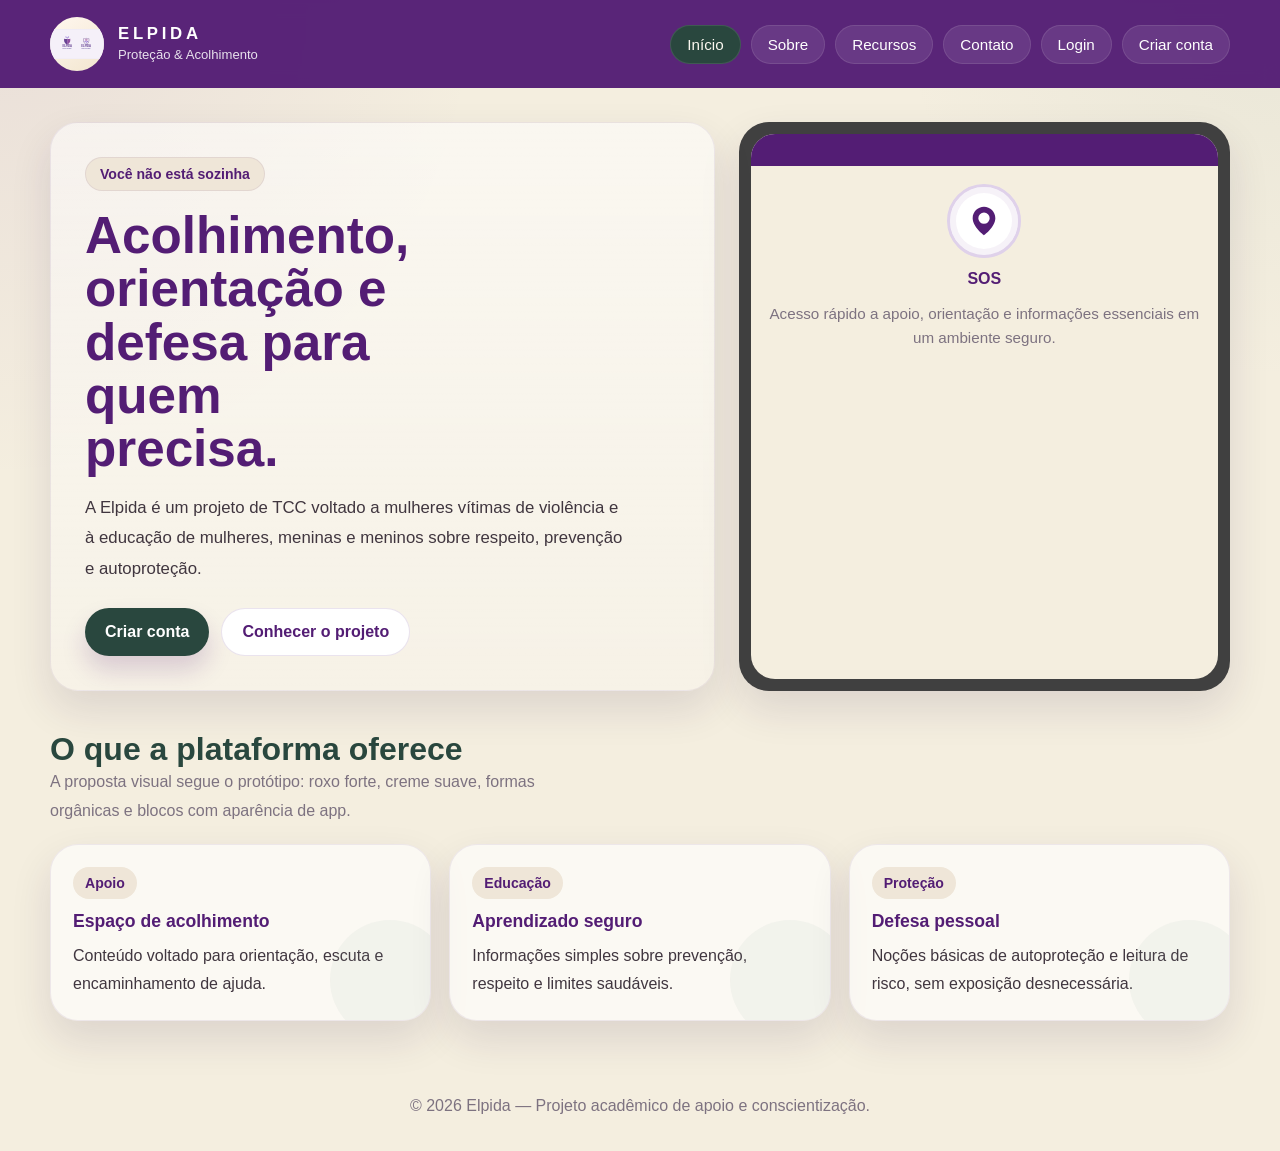
==== Elpida--main/html/index.html @ f22f1888 "Add files via upload" ====
<!DOCTYPE html>
<html lang="pt-br">
<head>
  <meta charset="UTF-8">
  <meta name="viewport" content="width=device-width, initial-scale=1.0">
  <title>Elpida | Início</title>
  <link rel="stylesheet" href="../css/style.css">
  <link rel="fonte" href="https://fonts.googleapis.com">
  <link rel="fonte2" href="https://fonts.gstatic.com" crossorigin>
  <link href="https://fonts.googleapis.com/css2?family=Poppins:wght@300;400;500;600;700&display=swap" rel="stylesheet">
</head>
<body>

<header class="header">
  <div class="header-inner">
    <a class="brand" href="../html/index.html">
      <div class="brand-mark" aria-hidden="true">
        <img src="../imagem/logo-vetor.svg" alt="Logo">
      </div>
      <div class="brand-text">
        <strong>ELPIDA</strong>
        <span>Proteção & Acolhimento</span>
      </div>
    </a>

    <nav class="nav">
      <a class="active" href="../html/index.html">Início</a>
      <a href="../html/sobre.html">Sobre</a>
      <a href="crud.html">Recursos</a>
      <a href="../html/contato.html">Contato</a>
      <a href="../html/login.html">Login</a>
      <a href="../html/cadastro.html">Criar conta</a>
    </nav>
  </div>
</header>

<main class="container">
  <section class="hero">
    <div class="hero-grid">
      <div class="hero-copy">
        <div class="kicker">Você não está sozinha</div>
        <h1>Acolhimento, orientação e defesa para quem precisa.</h1>
        <p>
          A Elpida é um projeto de TCC voltado a mulheres vítimas de violência
          e à educação de mulheres, meninas e meninos sobre respeito,
          prevenção e autoproteção.
        </p>
        <div class="hero-actions">
          <a class="btn btn-primary" href="cadastro.html">Criar conta</a>
          <a class="btn btn-secondary" href="sobre.html">Conhecer o projeto</a>
        </div>
      </div>

      <div class="phone-frame" aria-hidden="true">
        <div class="phone-screen">
          <div class="phone-top"></div>
          <div class="phone-body">
            <div class="mock-icon">
              <svg viewBox="0 0 24 24">
                <path d="M12 2c4.4 0 8 3.6 8 8 0 6.1-8 12-8 12S4 16.1 4 10c0-4.4 3.6-8 8-8zm0 4a4 4 0 100 8 4 4 0 000-8z"/>
              </svg>
            </div>
            <div class="mock-title">SOS</div>
            <div class="mock-text">
              Acesso rápido a apoio, orientação e informações essenciais em um ambiente seguro.
            </div>
          </div>
        </div>
      </div>
    </div>
  </section>

  <section class="section">
    <div class="section-head">
      <div>
        <h2>O que a plataforma oferece</h2>
        <p class="lead">
          A proposta visual segue o protótipo: roxo forte, creme suave, formas orgânicas e blocos com aparência de app.
        </p>
      </div>
    </div>

    <div class="grid">
      <article class="card">
        <div class="pill">Apoio</div>
        <h3>Espaço de acolhimento</h3>
        <p>Conteúdo voltado para orientação, escuta e encaminhamento de ajuda.</p>
      </article>

      <article class="card">
        <div class="pill">Educação</div>
        <h3>Aprendizado seguro</h3>
        <p>Informações simples sobre prevenção, respeito e limites saudáveis.</p>
      </article>

      <article class="card">
        <div class="pill">Proteção</div>
        <h3>Defesa pessoal</h3>
        <p>Noções básicas de autoproteção e leitura de risco, sem exposição desnecessária.</p>
      </article>
    </div>
  </section>
</main>

<footer class="footer">
  © 2026 Elpida — Projeto acadêmico de apoio e conscientização.
</footer>

</body>
</html>
---- Elpida--main/css/style.css ----
:root{
  --bg: #f4eedf;
  --surface: #fbf8f0;
  --surface-2: #efe6d6;
  --purple: #531d74;
  --purple-2: #6f2c8d;
  --purple-soft: #dfd1ea;
  --ink: #40363f;
  --muted: #7d7280;
  --green: #8ca393;
  --danger: #c65d5d;
  --shadow: 0 18px 40px rgba(51, 21, 73, .12);
  --radius-xl: 28px;
  --radius-lg: 22px;
  --radius-md: 16px;
  --radius-sm: 12px;
  --max: 1180px;
}

*{
  margin:0;
  padding:0;
  box-sizing:border-box;
  font-family: "Segoe UI", Arial, sans-serif;
}

html{
  scroll-behavior:smooth;
}

body{
  background:
    radial-gradient(circle at top left, rgba(111,44,141,.08), transparent 28%),
    radial-gradient(circle at top right, rgba(140,163,147,.10), transparent 22%),
    var(--bg);
  color: var(--ink);
  min-height:100vh;
}

a{
  color:inherit;
  text-decoration:none;
}

img{
  max-width:100%;
  display:block;
}

.container{
  width:min(100% - 32px, var(--max));
  margin-inline:auto;
}

.header{
  position:sticky;
  top:0;
  z-index:1000;
  background: rgba(83, 29, 116, .96);
  backdrop-filter: blur(10px);
}

.header-inner{
  width:min(100% - 32px, var(--max));
  margin-inline:auto;
  min-height:88px;
  display:flex;
  align-items:center;
  justify-content:space-between;
  gap:20px;
  padding: 14px 0;
}

.brand{
  display:flex;
  align-items:center;
  gap:14px;
  color:#fff;
}

.brand-mark{
  width:54px;
  height:54px;
  border-radius:50%;
  background: linear-gradient(145deg, #fff7ef, #f2e6cf);
  display:grid;
  place-items:center;
  overflow:hidden;
  flex:0 0 auto;
}

.brand-mark svg{
  width:30px;
  height:30px;
  fill: var(--purple);
}

.brand-text strong{
  display:block;
  letter-spacing:.22em;
  font-size:1.05rem;
  line-height:1;
}

.brand-text span{
  display:block;
  margin-top:4px;
  font-size:.82rem;
  opacity:.86;
}

.nav{
  display:flex;
  flex-wrap:wrap;
  justify-content:flex-end;
  gap:10px;
}

.nav a{
  padding: 10px 16px;
  border-radius:999px;
  color:#fff;
  background: rgba(255,255,255,.09);
  border:1px solid rgba(255,255,255,.10);
  transition:.25s ease;
  font-size:.95rem;
}

.nav a:hover,
.nav a.active{
  background:#29473e;
  color:#fbf8f0;
}

.hero{
  padding: 34px 0 22px;
}

.hero-grid{
  display:grid;
  grid-template-columns: 1.15fr .85fr;
  gap:24px;
  align-items:stretch;
}

.hero-copy{
  background: linear-gradient(180deg, rgba(255,255,255,.55), rgba(255,255,255,.25));
  border: 1px solid rgba(83,29,116,.08);
  border-radius: var(--radius-xl);
  box-shadow: var(--shadow);
  padding: 34px;
  position:relative;
  overflow:hidden;
}

.hero-copy::before{
  content:"";
  position:absolute;
  inset:auto -8% -50px auto;
  width:260px;
  height:260px;
  border-radius:50%;
}

.kicker{
  display:inline-flex;
  align-items:center;
  gap:8px;
  background: #efe6d8;
  color: var(--purple);
  border: 1px solid rgba(83,29,116,.08);
  padding: 8px 14px;
  border-radius:999px;
  font-size:.88rem;
  font-weight:600;
  margin-bottom:18px;
}

.hero h1{
  font-size: clamp(2rem, 4vw, 4.1rem);
  line-height:1.04;
  color: var(--purple);
  max-width: 12ch;
}

.hero p{
  margin-top:18px;
  font-size:1.05rem;
  line-height:1.8;
  color: var(--ink);
  max-width: 58ch;
}

.hero-actions{
  display:flex;
  flex-wrap:wrap;
  gap:12px;
  margin-top:24px;
}

.btn{
  display:inline-flex;
  align-items:center;
  justify-content:center;
  min-height:48px;
  padding: 0 20px;
  border-radius:999px;
  border:0;
  cursor:pointer;
  font-weight:700;
  transition:.25s ease;
}

.btn-primary{
  background: #29473e;
  color:#fff;
  box-shadow: 0 14px 25px rgba(83,29,116,.18);
}

.btn-primary:hover{
  transform: translateY(-1px);
  background: #642285;
}

.btn-secondary{
  background: #fff;
  color: var(--purple);
  border:1px solid rgba(83,29,116,.12);
}

.btn-secondary:hover{
  background: var(--purple-soft);
}

.phone-frame{
  background: #404040;
  border-radius: 30px;
  padding: 12px;
  box-shadow: var(--shadow);
  min-height: 100%;
}

.phone-screen{
  height:100%;
  background: var(--bg);
  border-radius: 24px;
  overflow:hidden;
  position:relative;
}

.phone-top{
  background: var(--purple);
  color:#fff;
  padding: 14px 14px 18px;
  position:relative;
}

.phone-top::after{
  content:"";
  position:absolute;
  left:0;
  right:0;
  bottom:-1px;
  height:28px;
}

.phone-body{
  padding: 18px 14px 16px;
}

.mock-title{
  text-align:center;
  color: var(--purple);
  font-weight:800;
  margin-bottom:14px;
}

.mock-icon{
  width: 74px;
  height: 74px;
  border-radius: 50%;
  margin: 0 auto 12px;
  background: #fff;
  border: 3px solid var(--purple-soft);
  display:grid;
  place-items:center;
  color: var(--purple);
  box-shadow: inset 0 0 0 6px rgba(111,44,141,.06);
}

.mock-icon svg{
  width:34px;
  height:34px;
  fill:currentColor;
}

.mock-text{
  text-align:center;
  font-size:.95rem;
  line-height:1.6;
  color: var(--muted);
}

.section{
  padding: 18px 0 40px;
}

.section-head{
  display:flex;
  justify-content:space-between;
  align-items:end;
  gap:18px;
  margin-bottom: 18px;
}

.section h2{
  color: #29473e;
  font-size: clamp(1.4rem, 2.5vw, 2.3rem);
}

.section p.lead{
  color: var(--muted);
  max-width: 62ch;
  line-height:1.8;
}

.grid{
  display:grid;
  grid-template-columns: repeat(3, minmax(0, 1fr));
  gap:18px;
}

.card{
  background: rgba(255,255,255,.62);
  border: 1px solid rgba(83,29,116,.08);
  border-radius: var(--radius-xl);
  box-shadow: var(--shadow);
  padding: 22px;
  position:relative;
  overflow:hidden;
}

.card::before{
  content:"";
  position:absolute;
  inset:auto -20px -20px auto;
  width:120px;
  height:120px;
  border-radius:50%;
  background: rgba(140,163,147,.08);
}

.card h3{
  color: var(--purple);
  margin-bottom:10px;
  font-size:1.1rem;
}

.card p{
  color: var(--ink);
  line-height:1.75;
}

.pill{
  display:inline-flex;
  align-items:center;
  gap:8px;
  padding:8px 12px;
  border-radius:999px;
  background: #efe6d8;
  color: var(--purple);
  font-weight:700;
  font-size:.88rem;
  margin-bottom:12px;
}

.field{
  margin-bottom:14px;
}

.field label{
  display:block;
  margin-bottom:8px;
  color: var(--ink);
  font-weight:600;
  font-size:.95rem;
}

.field input,
.field textarea,
.field select{
  width:100%;
  border:1px solid rgba(83,29,116,.14);
  background: #fff;
  border-radius: 999px;
  padding: 14px 16px;
  font-size:1rem;
  outline:none;
  color:var(--ink);
}

.field textarea{
  border-radius: 18px;
  min-height:130px;
  resize:vertical;
}

.field input:focus,
.field textarea:focus,
.field select:focus{
  border-color: rgba(83,29,116,.35);
  box-shadow: 0 0 0 4px rgba(111,44,141,.08);
}

.form-note{
  margin-top:14px;
  text-align:center;
  color: var(--muted);
  font-size:.92rem;
  line-height:1.6;
}

/* CRUD */
.crud-layout{
  display:grid;
  grid-template-columns: .9fr 1.1fr;
  gap:18px;
}

.table-wrap{
  overflow:auto;
  border-radius: 24px;
  background: rgba(255,255,255,.72);
  box-shadow: var(--shadow);
  border:1px solid rgba(83,29,116,.08);
}

table{
  width:100%;
  border-collapse:collapse;
  min-width:640px;
}

th, td{
  text-align:left;
  padding:14px 16px;
  border-bottom:1px solid rgba(83,29,116,.08);
}

th{
  background: #efe6d8;
  color: var(--purple);
  font-size:.95rem;
}

td{
  color: var(--ink);
  background:#fff;
}

.actions{
  display:flex;
  gap:8px;
  flex-wrap:wrap;
}

.badge{
  display:inline-flex;
  padding:7px 11px;
  border-radius:999px;
  font-weight:700;
  font-size:.84rem;
}

.badge.green{
  background: rgba(140,163,147,.22);
  color: #4f6556;
}

.badge.purple{
  background: rgba(83,29,116,.10);
  color: var(--purple);
}

.icon-btn{
  border:0;
  border-radius:999px;
  padding:8px 12px;
  cursor:pointer;
  font-weight:700;
}

.icon-btn.edit{
  background: var(--purple);
  color:#fff;
}

.icon-btn.delete{
  background: #d86a6a;
  color:#fff;
}

/* FOOTER */
.footer{
  margin-top: 18px;
  padding: 18px 0 36px;
  color: var(--muted);
  text-align:center;
}

/* RESPONSIVO */
@media (max-width: 1024px){
  .hero-grid,
  .crud-layout{
    grid-template-columns:1fr;
  }

  .grid{
    grid-template-columns: repeat(2, minmax(0, 1fr));
  }

  .section-head{
    flex-direction:column;
    align-items:flex-start;
  }
}

@media (max-width: 720px){
  .header-inner{
    flex-direction:column;
    align-items:flex-start;
  }

  .nav{
    justify-content:flex-start;
  }

  .grid{
    grid-template-columns:1fr;
  }

  .hero-copy,
  .auth-body,
  .card{
    padding:20px;
  }

  .hero h1{
    max-width:none;
  }
}

@media (max-width: 520px){
  .header-inner{
    min-height:auto;
    padding: 14px 0 18px;
  }

  .brand-text strong{
    letter-spacing:.14em;
  }

  .nav a{
    padding: 9px 12px;
    font-size:.88rem;
  }

  .hero-copy{
    padding: 22px;
  }

  .hero-actions{
    flex-direction:column;
  }

  .btn{
    width:100%;
  }

  .auth-card{
    border-radius: 24px;
  }
}
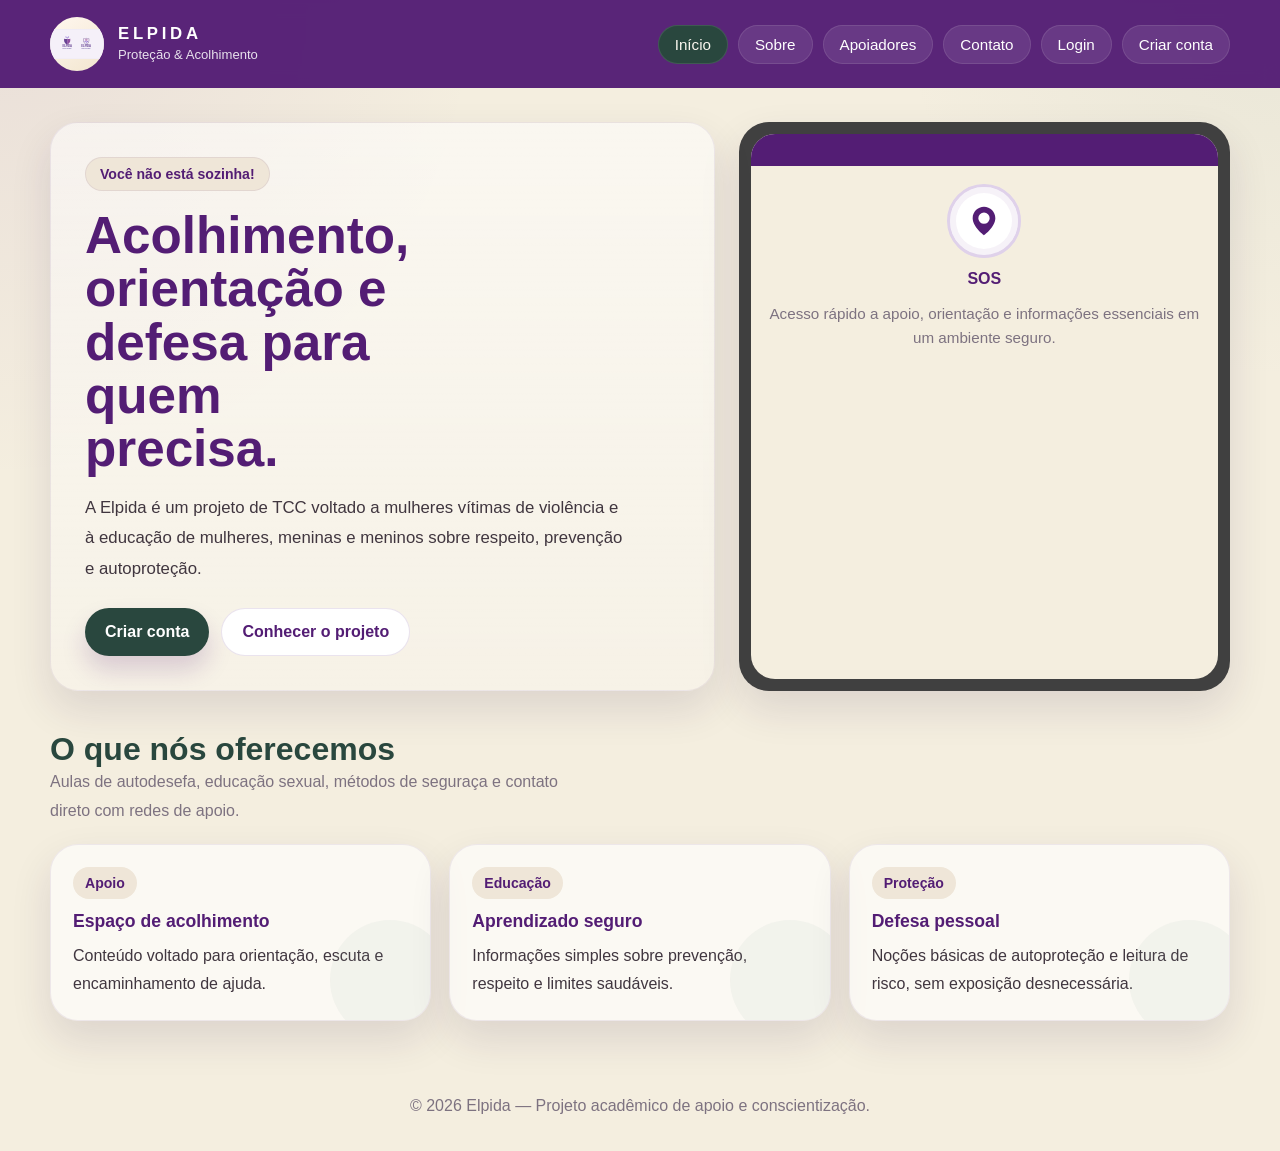
==== commit 6b4128eb: "Add files via upload" ====
--- a/Elpida--main/html/index.html
+++ b/Elpida--main/html/index.html
@@ -26,7 +26,7 @@
     <nav class="nav">
       <a class="active" href="../html/index.html">Início</a>
       <a href="../html/sobre.html">Sobre</a>
-      <a href="crud.html">Recursos</a>
+      <a href="crud.html">Apoiadores</a>
       <a href="../html/contato.html">Contato</a>
       <a href="../html/login.html">Login</a>
       <a href="../html/cadastro.html">Criar conta</a>
@@ -38,7 +38,7 @@
   <section class="hero">
     <div class="hero-grid">
       <div class="hero-copy">
-        <div class="kicker">Você não está sozinha</div>
+        <div class="kicker">Você não está sozinha!</div>
         <h1>Acolhimento, orientação e defesa para quem precisa.</h1>
         <p>
           A Elpida é um projeto de TCC voltado a mulheres vítimas de violência
@@ -73,9 +73,9 @@
   <section class="section">
     <div class="section-head">
       <div>
-        <h2>O que a plataforma oferece</h2>
+        <h2>O que nós oferecemos</h2>
         <p class="lead">
-          A proposta visual segue o protótipo: roxo forte, creme suave, formas orgânicas e blocos com aparência de app.
+          Aulas de autodesefa, educação sexual, métodos de seguraça e contato direto com redes de apoio.
         </p>
       </div>
     </div>
@@ -106,5 +106,7 @@
   © 2026 Elpida — Projeto acadêmico de apoio e conscientização.
 </footer>
 
+<script src="../js/auth.js"></script>
+
 </body>
 </html>
--- a/Elpida--main/css/style.css
+++ b/Elpida--main/css/style.css
@@ -420,7 +420,6 @@
   line-height:1.6;
 }
 
-/* CRUD */
 .crud-layout{
   display:grid;
   grid-template-columns: .9fr 1.1fr;
@@ -500,7 +499,6 @@
   color:#fff;
 }
 
-/* FOOTER */
 .footer{
   margin-top: 18px;
   padding: 18px 0 36px;
@@ -508,7 +506,6 @@
   text-align:center;
 }
 
-/* RESPONSIVO */
 @media (max-width: 1024px){
   .hero-grid,
   .crud-layout{
